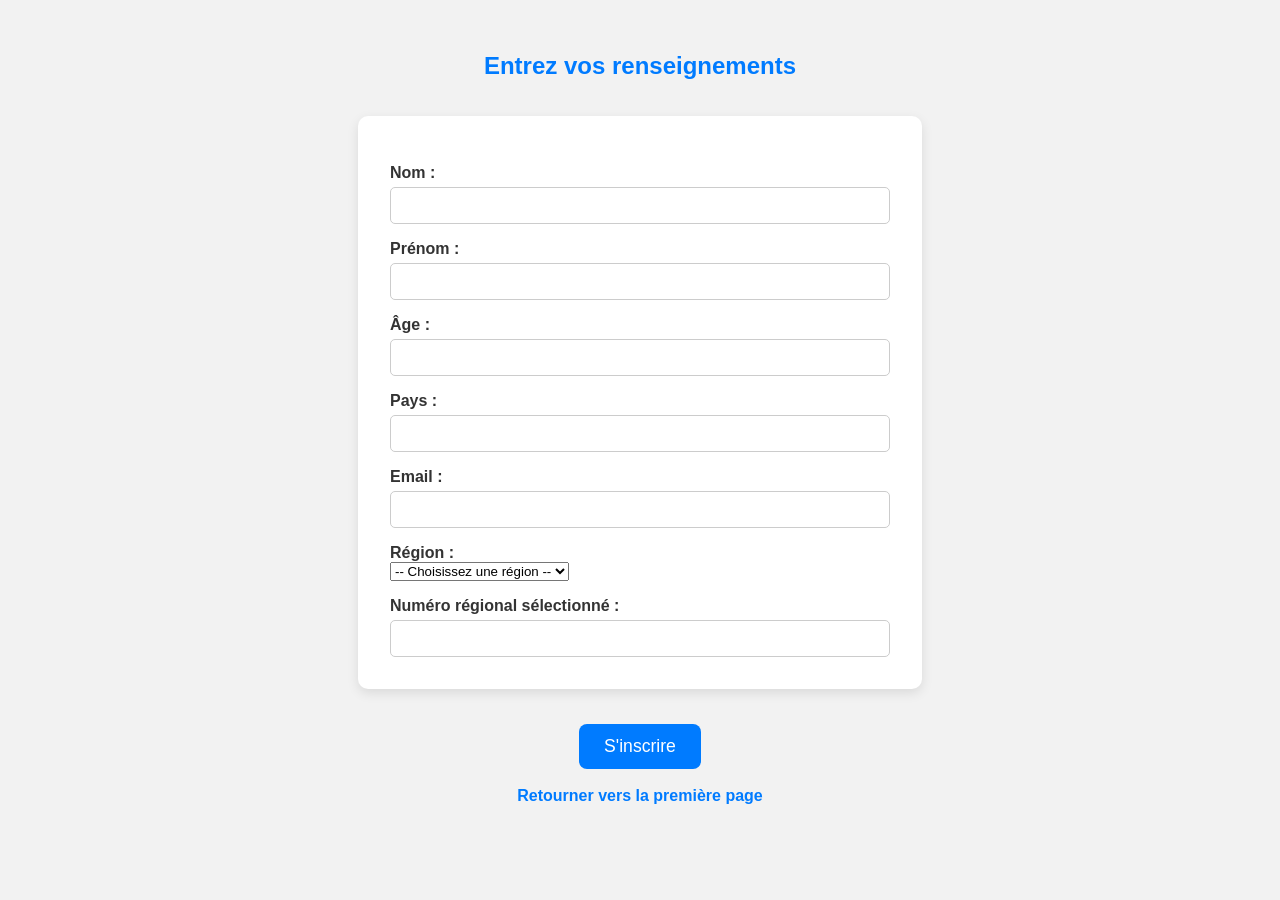
==== 2-insciption.html @ afa6a600 "first commit" ====
<!DOCTYPE html>
<html lang="fr">
<head>
    <meta charset="UTF-8">
    <meta name="viewport" content="width=device-width, initial-scale=1.0">
    <title>Inscription</title>
    <link rel="stylesheet" href="style-s-inscrire.css">
</head>
<body>
    <h2>Entrez vos renseignements</h2>
    <form id="formulaire">
        <label for="nom">Nom :</label>
        <input type="text" id="nom" name="nom" required><br>

        <label for="prenom">Prénom :</label>
        <input type="text" id="prenom" name="prenom" required><br>

        <label for="age">Âge :</label>
        <input type="number" id="age" name="age" required><br>

        <label for="pays">Pays :</label>
        <input type="text" id="pays" name="pays" required><br>

        <label for="email">Email :</label>
        <input type="email" id="email" name="email" required><br>

    

    <form>
        <label for="region">Région :</label>
        <select id="region" name="region">
            <option value="">-- Choisissez une région --</option>
            <option value="+201">Diego Suarez (201)</option>
            <option value="+202">Antananarivo (202)</option>
            <option value="+203">Fianarantsoa (203)</option>
            <option value="+204">Mahajanga (204)</option>
            <option value="+205">Toamasina (205)</option>
            <option value="+206">Toliara (206)</option>
        </select>

        <label for="numero">Numéro régional sélectionné :</label>
        <input type="text" id="numero" name="numero" required>
    </form>

    <script>
        const regionSelect = document.getElementById("region");
        const numeroInput = document.getElementById("numero");

        regionSelect.addEventListener("change", function () {
            numeroInput.value = regionSelect.value;
        });
    </script>

        

        <button type="submit" class="btn">S'inscrire</button>
    </form>

    <a href="1-index.html" class="retour">Retourner vers la première page</a>
</body>
</html>
---- style-s-inscrire.css ----
body {
    font-family: Arial, sans-serif;
    margin: 0;
    padding: 2em;
    background: #f2f2f2;
    color: #333;
}

h2 {
    text-align: center;
    color: #007bff;
    margin-bottom: 1.5em;
}

form {
    max-width: 500px;
    margin: 0 auto;
    padding: 2em;
    background: #fff;
    border-radius: 10px;
    box-shadow: 0 4px 12px rgba(0,0,0,0.1);
}

label {
    display: block;
    margin-top: 1em;
    font-weight: bold;
}

input {
    width: 100%;
    padding: 10px;
    margin-top: 5px;
    border-radius: 5px;
    border: 1px solid #ccc;
    box-sizing: border-box;
}

.btn {
    display: block;
    margin: 2em auto 1em;
    padding: 12px 25px;
    background-color: #007bff;
    color: white;
    border: none;
    border-radius: 8px;
    font-size: 1.1em;
    cursor: pointer;
    transition: background-color 0.3s ease;
}

.btn:hover {
    background-color: #0056b3;
}

.retour {
    display: block;
    text-align: center;
    margin-top: 1em;
    color: #007bff;
    text-decoration: none;
    font-weight: bold;
}

.retour:hover {
    text-decoration: underline;
}
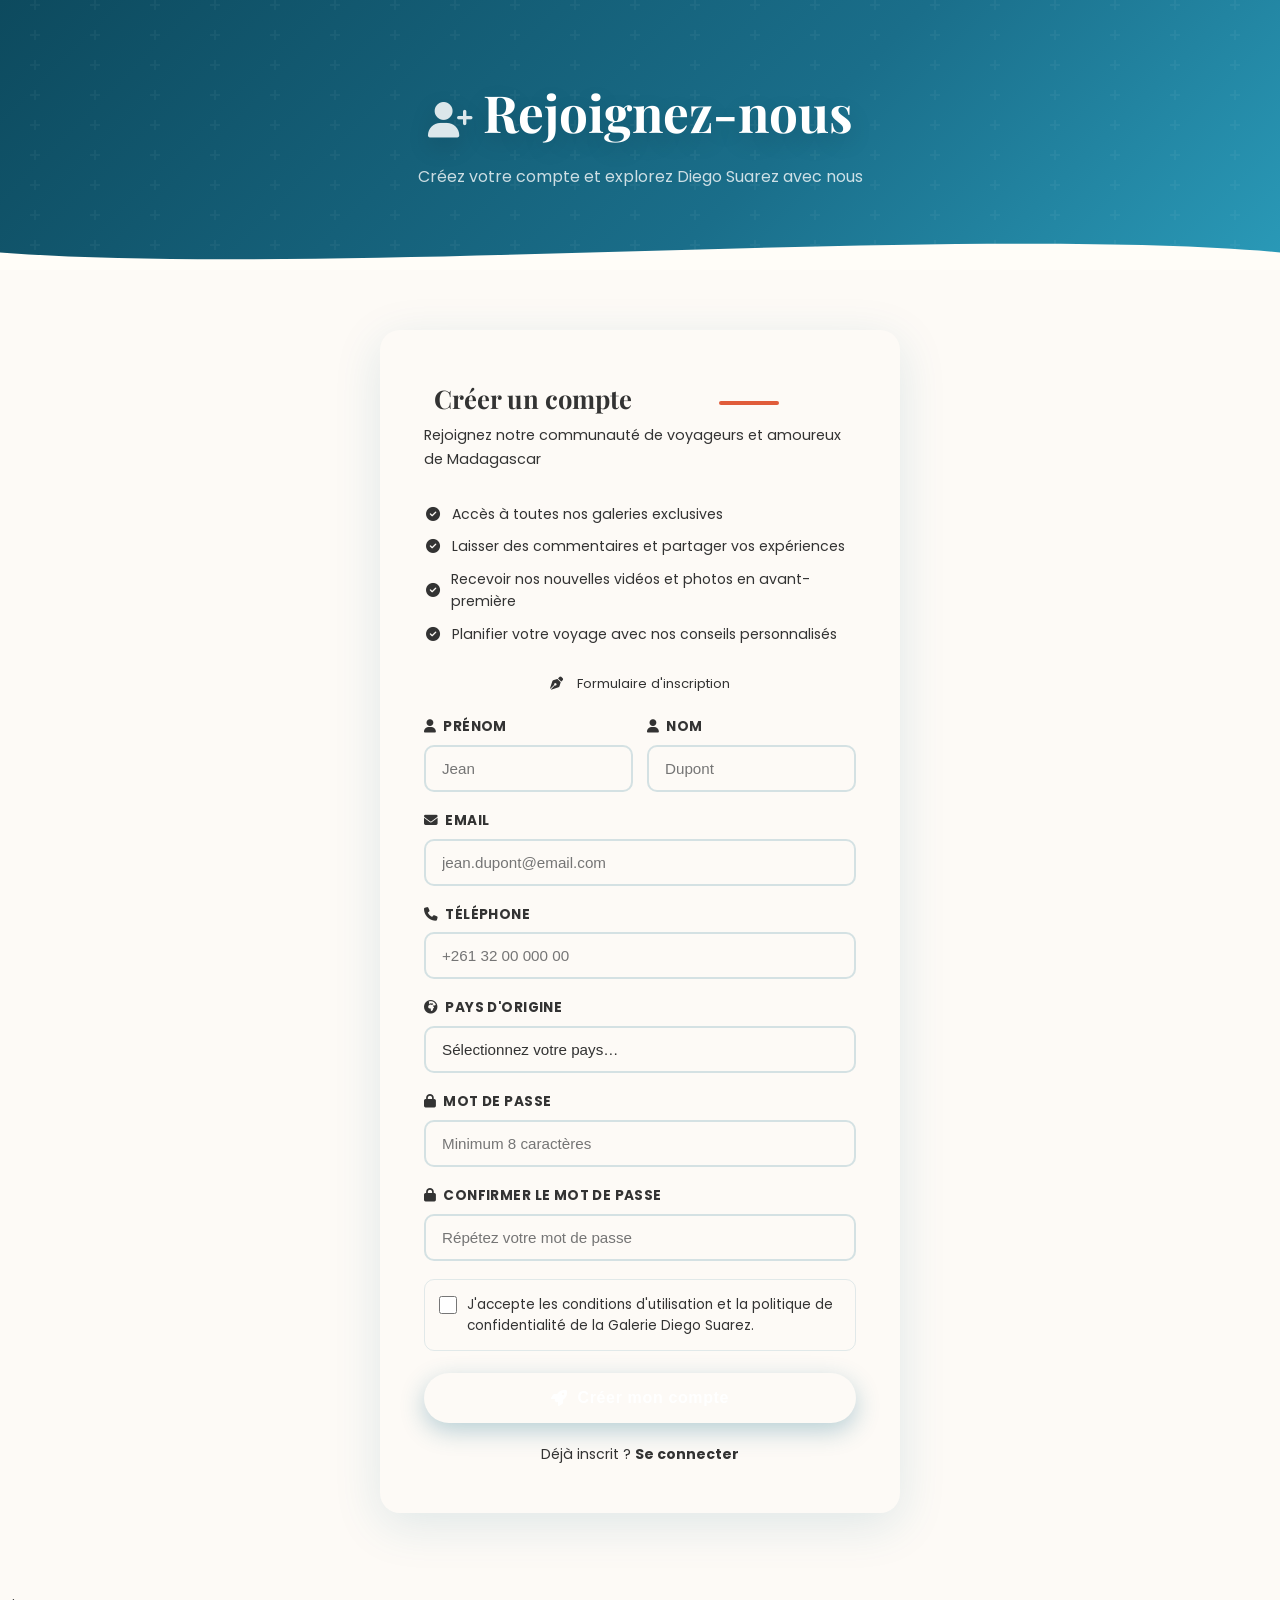
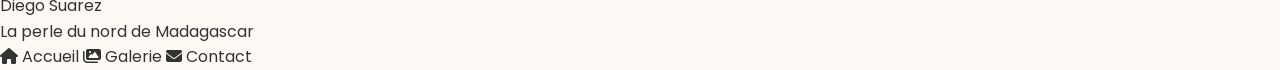
==== commit 6a800512: "mise a jour complete" ====
--- a/2-insciption.html
+++ b/2-insciption.html
@@ -1,61 +1,381 @@
 <!DOCTYPE html>
 <html lang="fr">
 <head>
-    <meta charset="UTF-8">
-    <meta name="viewport" content="width=device-width, initial-scale=1.0">
-    <title>Inscription</title>
-    <link rel="stylesheet" href="style-s-inscrire.css">
+  <meta charset="UTF-8">
+  <meta name="viewport" content="width=device-width, initial-scale=1.0">
+  <title>Inscription — Diego Suarez</title>
+  <link rel="stylesheet" href="style.css">
+  <link rel="stylesheet" href="https://cdnjs.cloudflare.com/ajax/libs/font-awesome/6.5.1/css/all.min.css">
+  <style>
+    .inscription-wrap {
+      min-height: 100vh;
+      display: flex;
+      flex-direction: column;
+    }
+    .insc-hero {
+      background: linear-gradient(135deg, #0d4a5e 0%, #1a6e8a 60%, #2a9ab8 100%);
+      padding: 72px 24px 80px;
+      text-align: center;
+      position: relative;
+      overflow: hidden;
+    }
+    .insc-hero::before {
+      content: '';
+      position: absolute;
+      inset: 0;
+      background: url("data:image/svg+xml,%3Csvg width='60' height='60' viewBox='0 0 60 60' xmlns='http://www.w3.org/2000/svg'%3E%3Cg fill='none'%3E%3Cg fill='%23ffffff' fill-opacity='0.04'%3E%3Cpath d='M36 34v-4h-2v4h-4v2h4v4h2v-4h4v-2h-4zm0-30V0h-2v4h-4v2h4v4h2V6h4V4h-4z'/%3E%3C/g%3E%3C/g%3E%3C/svg%3E");
+    }
+    .insc-hero h1 {
+      font-family: 'Playfair Display', serif;
+      font-size: clamp(2rem, 5vw, 3.2rem);
+      color: #fff;
+      margin-bottom: 10px;
+      position: relative;
+    }
+    .insc-hero p {
+      color: rgba(255,255,255,0.78);
+      font-size: 1rem;
+      position: relative;
+    }
+    .insc-hero .wave {
+      position: absolute;
+      bottom: -2px; left: 0; right: 0;
+    }
+    .insc-body {
+      flex: 1;
+      display: flex;
+      align-items: flex-start;
+      justify-content: center;
+      padding: 60px 24px 80px;
+      background: var(--white);
+    }
+    .insc-card {
+      background: var(--white);
+      border-radius: 20px;
+      box-shadow: 0 12px 48px rgba(26,110,138,0.13);
+      border: 1.5px solid var(--sand);
+      padding: 48px 44px;
+      width: 100%;
+      max-width: 520px;
+    }
+    .insc-card h2 {
+      font-family: 'Playfair Display', serif;
+      font-size: 1.6rem;
+      color: var(--ocean);
+      margin-bottom: 6px;
+      display: flex;
+      align-items: center;
+      gap: 10px;
+    }
+    .insc-card .sub {
+      color: var(--text-soft);
+      font-size: 0.9rem;
+      margin-bottom: 32px;
+    }
+    .form-field {
+      margin-bottom: 18px;
+    }
+    .form-field label {
+      display: flex;
+      align-items: center;
+      gap: 7px;
+      font-size: 0.85rem;
+      font-weight: 700;
+      color: var(--ocean);
+      margin-bottom: 7px;
+      letter-spacing: 0.03em;
+      text-transform: uppercase;
+    }
+    .form-field input,
+    .form-field select,
+    .form-field textarea {
+      width: 100%;
+      padding: 13px 16px;
+      border: 2px solid rgba(26,110,138,0.18);
+      border-radius: 10px;
+      font-family: 'Nunito', sans-serif;
+      font-size: 0.95rem;
+      background: var(--white);
+      color: var(--text);
+      transition: border-color 0.3s, box-shadow 0.3s;
+      appearance: none;
+    }
+    .form-field input:focus,
+    .form-field select:focus,
+    .form-field textarea:focus {
+      outline: none;
+      border-color: var(--ocean);
+      box-shadow: 0 0 0 4px rgba(26,110,138,0.1);
+    }
+    .form-field textarea { min-height: 90px; resize: vertical; }
+    .form-row-2 {
+      display: grid;
+      grid-template-columns: 1fr 1fr;
+      gap: 14px;
+    }
+    .divider {
+      display: flex;
+      align-items: center;
+      gap: 14px;
+      margin: 22px 0;
+      color: var(--text-soft);
+      font-size: 0.82rem;
+    }
+    .divider::before, .divider::after {
+      content: '';
+      flex: 1;
+      height: 1px;
+      background: var(--sand);
+    }
+    .checkbox-group {
+      display: flex;
+      align-items: flex-start;
+      gap: 10px;
+      background: var(--ocean-pale);
+      border-radius: 10px;
+      padding: 14px;
+      border: 1px solid rgba(26,110,138,0.12);
+      margin-bottom: 22px;
+    }
+    .checkbox-group input[type="checkbox"] {
+      width: 18px; height: 18px;
+      margin-top: 2px;
+      flex-shrink: 0;
+      accent-color: var(--ocean);
+      cursor: pointer;
+    }
+    .checkbox-group label {
+      font-size: 0.85rem;
+      color: var(--text-soft);
+      cursor: pointer;
+      line-height: 1.55;
+    }
+    .checkbox-group label a { color: var(--ocean); }
+    .btn-inscription {
+      width: 100%;
+      display: flex;
+      align-items: center;
+      justify-content: center;
+      gap: 10px;
+      background: linear-gradient(135deg, var(--ocean), var(--ocean-light));
+      color: #fff;
+      border: none;
+      font-family: 'Nunito', sans-serif;
+      font-weight: 700;
+      font-size: 1rem;
+      padding: 16px;
+      border-radius: 50px;
+      cursor: pointer;
+      transition: transform 0.3s, box-shadow 0.3s;
+      box-shadow: 0 8px 24px rgba(26,110,138,0.3);
+      letter-spacing: 0.04em;
+    }
+    .btn-inscription:hover {
+      transform: translateY(-2px);
+      box-shadow: 0 14px 36px rgba(26,110,138,0.42);
+    }
+    .login-link {
+      text-align: center;
+      margin-top: 20px;
+      font-size: 0.88rem;
+      color: var(--text-soft);
+    }
+    .login-link a { color: var(--ocean); font-weight: 700; text-decoration: none; }
+    .benefits {
+      display: flex;
+      flex-direction: column;
+      gap: 10px;
+      margin-bottom: 28px;
+    }
+    .benefit-item {
+      display: flex;
+      align-items: center;
+      gap: 10px;
+      font-size: 0.88rem;
+      color: var(--text-soft);
+    }
+    .benefit-item i {
+      color: var(--green);
+      width: 18px;
+      text-align: center;
+    }
+    /* Succès */
+    .success-msg {
+      display: none;
+      text-align: center;
+      padding: 32px;
+    }
+    .success-msg i {
+      font-size: 3.5rem;
+      color: var(--green);
+      display: block;
+      margin-bottom: 16px;
+      animation: bounceIn 0.6s cubic-bezier(0.34,1.56,0.64,1);
+    }
+    .success-msg h3 {
+      font-family: 'Playfair Display', serif;
+      font-size: 1.5rem;
+      color: var(--ocean);
+      margin-bottom: 8px;
+    }
+    @keyframes bounceIn {
+      from { transform: scale(0.4); opacity: 0; }
+      to   { transform: scale(1);   opacity: 1; }
+    }
+    @media(max-width:520px) {
+      .insc-card { padding: 28px 20px; }
+      .form-row-2 { grid-template-columns: 1fr; }
+    }
+  </style>
 </head>
-<body>
-    <h2>Entrez vos renseignements</h2>
-    <form id="formulaire">
-        <label for="nom">Nom :</label>
-        <input type="text" id="nom" name="nom" required><br>
-
-        <label for="prenom">Prénom :</label>
-        <input type="text" id="prenom" name="prenom" required><br>
-
-        <label for="age">Âge :</label>
-        <input type="number" id="age" name="age" required><br>
-
-        <label for="pays">Pays :</label>
-        <input type="text" id="pays" name="pays" required><br>
-
-        <label for="email">Email :</label>
-        <input type="email" id="email" name="email" required><br>
-
-    
-
-    <form>
-        <label for="region">Région :</label>
-        <select id="region" name="region">
-            <option value="">-- Choisissez une région --</option>
-            <option value="+201">Diego Suarez (201)</option>
-            <option value="+202">Antananarivo (202)</option>
-            <option value="+203">Fianarantsoa (203)</option>
-            <option value="+204">Mahajanga (204)</option>
-            <option value="+205">Toamasina (205)</option>
-            <option value="+206">Toliara (206)</option>
+<body class="inscription-wrap">
+
+<!-- Hero -->
+<div class="insc-hero">
+  <h1><i class="fa-solid fa-user-plus" style="font-size:0.7em;margin-right:10px;opacity:0.85;"></i>Rejoignez-nous</h1>
+  <p>Créez votre compte et explorez Diego Suarez avec nous</p>
+  <svg class="wave" viewBox="0 0 1440 54" xmlns="http://www.w3.org/2000/svg" preserveAspectRatio="none">
+    <path d="M0,32 C360,60 1080,0 1440,32 L1440,54 L0,54 Z" fill="#fffdf8"/>
+  </svg>
+</div>
+
+<!-- Corps -->
+<div class="insc-body">
+  <div class="insc-card">
+
+    <!-- Avantages -->
+    <h2><i class="fa-solid fa-sparkles"></i> Créer un compte</h2>
+    <p class="sub">Rejoignez notre communauté de voyageurs et amoureux de Madagascar</p>
+
+    <div class="benefits">
+      <div class="benefit-item"><i class="fa-solid fa-check-circle"></i> Accès à toutes nos galeries exclusives</div>
+      <div class="benefit-item"><i class="fa-solid fa-check-circle"></i> Laisser des commentaires et partager vos expériences</div>
+      <div class="benefit-item"><i class="fa-solid fa-check-circle"></i> Recevoir nos nouvelles vidéos et photos en avant-première</div>
+      <div class="benefit-item"><i class="fa-solid fa-check-circle"></i> Planifier votre voyage avec nos conseils personnalisés</div>
+    </div>
+
+    <div class="divider"><i class="fa-solid fa-pen-nib"></i> Formulaire d'inscription</div>
+
+    <!-- Formulaire -->
+    <form id="inscriptionForm">
+
+      <div class="form-row-2">
+        <div class="form-field">
+          <label><i class="fa-solid fa-user"></i> Prénom</label>
+          <input type="text" placeholder="Jean" required>
+        </div>
+        <div class="form-field">
+          <label><i class="fa-solid fa-user"></i> Nom</label>
+          <input type="text" placeholder="Dupont" required>
+        </div>
+      </div>
+
+      <div class="form-field">
+        <label><i class="fa-solid fa-envelope"></i> Email</label>
+        <input type="email" placeholder="jean.dupont@email.com" required>
+      </div>
+
+      <div class="form-field">
+        <label><i class="fa-solid fa-phone"></i> Téléphone</label>
+        <input type="tel" placeholder="+261 32 00 000 00">
+      </div>
+
+      <div class="form-field">
+        <label><i class="fa-solid fa-earth-africa"></i> Pays d'origine</label>
+        <select>
+          <option value="">Sélectionnez votre pays…</option>
+          <option value="mg">🇲🇬 Madagascar</option>
+          <option value="fr">🇫🇷 France</option>
+          <option value="re">🇷🇪 La Réunion</option>
+          <option value="mu">🇲🇺 Maurice</option>
+          <option value="ch">🇨🇭 Suisse</option>
+          <option value="be">🇧🇪 Belgique</option>
+          <option value="other">🌍 Autre</option>
         </select>
-
-        <label for="numero">Numéro régional sélectionné :</label>
-        <input type="text" id="numero" name="numero" required>
+      </div>
+
+      <div class="form-field">
+        <label><i class="fa-solid fa-lock"></i> Mot de passe</label>
+        <input type="password" placeholder="Minimum 8 caractères" required minlength="8">
+      </div>
+
+      <div class="form-field">
+        <label><i class="fa-solid fa-lock"></i> Confirmer le mot de passe</label>
+        <input type="password" placeholder="Répétez votre mot de passe" required minlength="8" id="confirmPwd">
+      </div>
+
+      <div class="checkbox-group">
+        <input type="checkbox" id="cgv" required>
+        <label for="cgv">
+          J'accepte les <a href="#">conditions d'utilisation</a> et la
+          <a href="#">politique de confidentialité</a> de la Galerie Diego Suarez.
+        </label>
+      </div>
+
+      <button type="submit" class="btn-inscription">
+        <i class="fa-solid fa-rocket"></i> Créer mon compte
+      </button>
+
+      <div class="login-link">
+        Déjà inscrit ? <a href="#">Se connecter</a>
+      </div>
+
     </form>
 
-    <script>
-        const regionSelect = document.getElementById("region");
-        const numeroInput = document.getElementById("numero");
-
-        regionSelect.addEventListener("change", function () {
-            numeroInput.value = regionSelect.value;
-        });
-    </script>
-
-        
-
-        <button type="submit" class="btn">S'inscrire</button>
-    </form>
-
-    <a href="1-index.html" class="retour">Retourner vers la première page</a>
+    <!-- Message succès -->
+    <div class="success-msg" id="successMsg">
+      <i class="fa-solid fa-circle-check"></i>
+      <h3>Bienvenue à Diego Suarez !</h3>
+      <p style="color:var(--text-soft);font-size:0.92rem;margin-bottom:24px;">
+        Votre compte a été créé avec succès. Explorez maintenant toutes nos galeries !
+      </p>
+      <a href="1-index.html" class="btn-cta">
+        <i class="fa-solid fa-compass"></i> Commencer l'exploration
+      </a>
+    </div>
+
+  </div>
+</div>
+
+<!-- Footer -->
+<footer>
+  <div class="footer-logo">Diego Suarez</div>
+  <p>La perle du nord de Madagascar</p>
+  <div class="footer-links">
+    <a href="1-index.html"><i class="fa-solid fa-house"></i> Accueil</a>
+    <a href="1-index.html#galerie"><i class="fa-solid fa-images"></i> Galerie</a>
+    <a href="1-index.html#contact"><i class="fa-solid fa-envelope"></i> Contact</a>
+  </div>
+</footer>
+
+<script>
+document.getElementById('inscriptionForm').addEventListener('submit', function(e) {
+  e.preventDefault();
+  const pwd = this.querySelector('input[type="password"]').value;
+  const confirm = document.getElementById('confirmPwd').value;
+  if (pwd !== confirm) {
+    document.getElementById('confirmPwd').style.borderColor = 'var(--coral)';
+    document.getElementById('confirmPwd').style.boxShadow = '0 0 0 4px rgba(224,92,58,0.12)';
+    document.getElementById('confirmPwd').placeholder = '⚠️ Les mots de passe ne correspondent pas';
+    return;
+  }
+  this.style.display = 'none';
+  const msg = document.getElementById('successMsg');
+  msg.style.display = 'block';
+  msg.scrollIntoView({ behavior: 'smooth', block: 'center' });
+});
+
+// Scroll animation entrée card
+window.addEventListener('load', () => {
+  const card = document.querySelector('.insc-card');
+  card.style.opacity = '0';
+  card.style.transform = 'translateY(32px)';
+  card.style.transition = 'opacity 0.6s ease, transform 0.6s ease';
+  setTimeout(() => {
+    card.style.opacity = '1';
+    card.style.transform = 'translateY(0)';
+  }, 100);
+});
+</script>
 </body>
 </html>
--- a/style.css
+++ b/style.css
@@ -0,0 +1,363 @@
+/* ============================================================
+   GALERIE DIEGO SUAREZ — Style Tropical Chic
+   Police : Poppins (corps) + Playfair Display (titres)
+   Palette : Bleu Océan, Vert Tropical, Sable Doux, Corail
+   ============================================================ */
+
+@import url('https://fonts.googleapis.com/css2?family=Playfair+Display:wght@700&family=Poppins:wght@300;400;600&display=swap');
+
+/* ─── VARIABLES ─────────────────────────────────────────────── */
+:root {
+  --color-primary: #1a6e8a; /* Bleu Océan */
+  --color-secondary: #3a7d44; /* Vert Tropical */
+  --color-accent: #e05c3a; /* Corail */
+  --color-background: #fdfaf6; /* Sable Doux */
+  --color-text: #333333;
+  --color-text-light: #666666;
+  --color-white: #ffffff;
+  --shadow-light: 0 4px 15px rgba(0, 0, 0, 0.08);
+  --shadow-medium: 0 8px 25px rgba(0, 0, 0, 0.15);
+  --border-radius: 10px;
+  --transition-speed: 0.3s ease;
+}
+
+/* ─── RESET & BASE ───────────────────────────────────────────── */
+*,
+*::before,
+*::after {
+  box-sizing: border-box;
+  margin: 0;
+  padding: 0;
+}
+/* ─── HEADER ─────────────────────────────────────────────────── */
+header {
+  position: relative;
+  min-height: 420px;
+  display: flex;
+  flex-direction: column;
+  align-items: center;
+  justify-content: center;
+  text-align: center;
+  overflow: hidden;
+  background: linear-gradient(135deg, #0d4a5e 0%, #1a6e8a 50%, #2a9ab8 100%);
+}
+
+header::before {
+  content: '';
+  position: absolute;
+  inset: 0;
+  background: url("data:image/svg+xml,%3Csvg width='60' height='60' viewBox='0 0 60 60' xmlns='http://www.w3.org/2000/svg'%3E%3Cg fill='none' fill-rule='evenodd'%3E%3Cg fill='%23ffffff' fill-opacity='0.04'%3E%3Cpath d='M36 34v-4h-2v4h-4v2h4v4h2v-4h4v-2h-4zm0-30V0h-2v4h-4v2h4v4h2V6h4V4h-4zM6 34v-4H4v4H0v2h4v4h2v-4h4v-2H6zM6 4V0H4v4H0v2h4v4h2V6h4V4H6z'/%3E%3C/g%3E%3C/g%3E%3C/svg%3E");
+}
+
+header .header-bg {
+  position: absolute;
+  inset: 0;
+  background-size: cover;
+  background-position: center;
+  opacity: 0.35;
+}
+
+header .header-overlay {
+  position: absolute;
+  inset: 0;
+  background: linear-gradient(to bottom, rgba(13,74,94,0.5) 0%, rgba(13,74,94,0.75) 100%);
+}
+
+header .header-content {
+  position: relative;
+  z-index: 2;
+  padding: 40px 20px;
+}
+
+header h1 {
+  font-family: 'Playfair Display', serif;
+  font-size: clamp(2.4rem, 6vw, 4.2rem);
+  color: #fff;
+  letter-spacing: 0.08em;
+  text-shadow: 0 4px 20px rgba(0,0,0,0.4);
+  margin-bottom: 10px;
+}
+
+header .header-sub {
+  color: rgba(255,255,255,0.82);
+  font-size: 1.05rem;
+  font-weight: 300;
+  letter-spacing: 0.12em;
+  text-transform: uppercase;
+}
+
+header .wave {
+  position: absolute;
+  bottom: -2px;
+  left: 0; right: 0;
+  z-index: 3;
+}
+
+body {
+  font-family: 'Poppins', sans-serif;
+  line-height: 1.6;
+  color: var(--color-text);
+  background-color: var(--color-background);
+  -webkit-font-smoothing: antialiased;
+  -moz-osx-font-smoothing: grayscale;
+}
+
+img {
+  max-width: 100%;
+  height: auto;
+  display: block;
+}
+
+a {
+  text-decoration: none;
+  color: inherit;
+}
+
+/* ─── TYPOGRAPHY ─────────────────────────────────────────────── */
+h1, h2, h3 {
+  font-family: 'Playfair Display', serif;
+  color: var(--color-primary);
+  margin-bottom: 0.5em;
+}
+
+h1 {
+  font-size: clamp(2.5rem, 6vw, 4.5rem);
+  color: var(--color-white);
+  text-shadow: var(--shadow-medium);
+}
+
+h2 {
+  font-size: clamp(2rem, 4vw, 3rem);
+  text-align: center;
+  margin-bottom: 1em;
+  position: relative;
+}
+
+h2::after {
+  content: '';
+  display: block;
+  width: 60px;
+  height: 4px;
+  background-color: var(--color-accent);
+  margin: 10px auto 0;
+  border-radius: 2px;
+}
+
+.section-subtitle {
+  text-align: center;
+  color: var(--color-text-light);
+  font-size: 1.1rem;
+  margin-bottom: 2.5em;
+}
+
+/* ─── LAYOUT ─────────────────────────────────────────────────── */
+.container {
+  max-width: 1200px;
+  margin: 0 auto;
+  padding: 20px;
+}
+
+section {
+  padding: 80px 0;
+}
+
+/* ─── HEADER (HERO) ──────────────────────────────────────────── */
+.hero {
+  background: linear-gradient(rgba(0, 0, 0, 0.5), rgba(0, 0, 0, 0.5)), url('https://via.placeholder.com/1920x800/1a6e8a/ffffff?text=Diego+Suarez+Hero') no-repeat center center/cover;
+  min-height: 60vh;
+  display: flex;
+  align-items: center;
+  justify-content: center;
+  text-align: center;
+  color: var(--color-white);
+  position: relative;
+}
+
+.hero-content {
+  z-index: 1;
+}
+
+.hero-content p {
+  font-size: clamp(1.2rem, 2.5vw, 1.8rem);
+  font-weight: 300;
+  margin-top: 10px;
+}
+
+/* ─── NAVIGATION BAR ─────────────────────────────────────────── */
+.navbar {
+  background-color: var(--color-white);
+  box-shadow: var(--shadow-light);
+  padding: 15px 20px;
+  display: flex;
+  justify-content: center;
+  gap: 30px;
+  position: sticky;
+  top: 0;
+  z-index: 1000;
+  border-bottom: 1px solid #eee;
+}
+
+.navbar a {
+  font-weight: 600;
+  font-size: 1rem;
+  color: var(--color-text);
+  padding: 8px 15px;
+  border-radius: 5px;
+  transition: var(--transition-speed);
+  display: flex;
+  align-items: center;
+  gap: 8px;
+}
+
+.navbar a:hover {
+  background-color: var(--color-primary);
+  color: var(--color-white);
+}
+
+.navbar a i {
+  font-size: 1.1em;
+}
+
+/* ─── GALLERY SECTION ────────────────────────────────────────── */
+.gallery-grid {
+  display: grid;
+  grid-template-columns: repeat(auto-fit, minmax(300px, 1fr));
+  gap: 25px;
+}
+
+.gallery-item {
+  position: relative;
+  overflow: hidden;
+  border-radius: var(--border-radius);
+  box-shadow: var(--shadow-light);
+  transition: transform var(--transition-speed);
+}
+
+.gallery-item:hover {
+  transform: translateY(-8px);
+  box-shadow: var(--shadow-medium);
+}
+
+.gallery-item img {
+  width: 100%;
+  height: 250px; /* Hauteur fixe pour les images de la galerie */
+  object-fit: cover;
+  transition: transform 0.5s ease;
+}
+
+.gallery-item:hover img {
+  transform: scale(1.05);
+}
+
+.item-overlay {
+  position: absolute;
+  bottom: 0;
+  left: 0;
+  right: 0;
+  background: linear-gradient(to top, rgba(0, 0, 0, 0.7), rgba(0, 0, 0, 0));
+  color: var(--color-white);
+  padding: 20px;
+  transform: translateY(100%);
+  transition: transform var(--transition-speed);
+}
+
+.gallery-item:hover .item-overlay {
+  transform: translateY(0);
+}
+
+.item-overlay h3 {
+  color: var(--color-white);
+  margin-bottom: 5px;
+  font-size: 1.4rem;
+}
+
+.item-overlay p {
+  font-size: 0.9rem;
+  opacity: 0.9;
+}
+
+/* ─── ABOUT SECTION ──────────────────────────────────────────── */
+.about-content {
+  display: flex;
+  flex-direction: column;
+  align-items: center;
+  gap: 30px;
+  text-align: center;
+}
+
+.about-content .about-image {
+  width: 100%;
+  max-width: 500px;
+  border-radius: var(--border-radius);
+  box-shadow: var(--shadow-medium);
+  border: 3px solid var(--color-primary);
+}
+
+.about-content p {
+  font-size: 1.1rem;
+  color: var(--color-text-light);
+  max-width: 800px;
+}
+
+/* ─── CONTACT SECTION ────────────────────────────────────────── */
+.contact-info {
+  display: flex;
+  flex-direction: column;
+  align-items: center;
+  gap: 15px;
+  font-size: 1.1rem;
+}
+
+.contact-info p {
+  display: flex;
+  align-items: center;
+  gap: 10px;
+  color: var(--color-text);
+}
+
+.contact-info i {
+  color: var(--color-primary);
+  font-size: 1.3em;
+}
+
+/* ─── FOOTER ─────────────────────────────────────────────────── */
+.footer {
+  background-color: var(--color-primary);
+  color: var(--color-white);
+  text-align: center;
+  padding: 30px 20px;
+  font-size: 0.9rem;
+}
+
+/* ─── RESPONSIVE DESIGN ──────────────────────────────────────── */
+@media (min-width: 768px) {
+  .about-content {
+    flex-direction: row;
+    text-align: left;
+  }
+
+  .about-content .about-image {
+    flex-shrink: 0;
+    width: 40%;
+  }
+
+  .about-content p {
+    text-align: left;
+  }
+}
+
+@media (max-width: 767px) {
+  .navbar {
+    flex-wrap: wrap;
+    gap: 10px;
+  }
+
+  .navbar a {
+    flex-grow: 1;
+    justify-content: center;
+  }
+
+  .gallery-grid {
+    grid-template-columns: 1fr;
+  }
+}
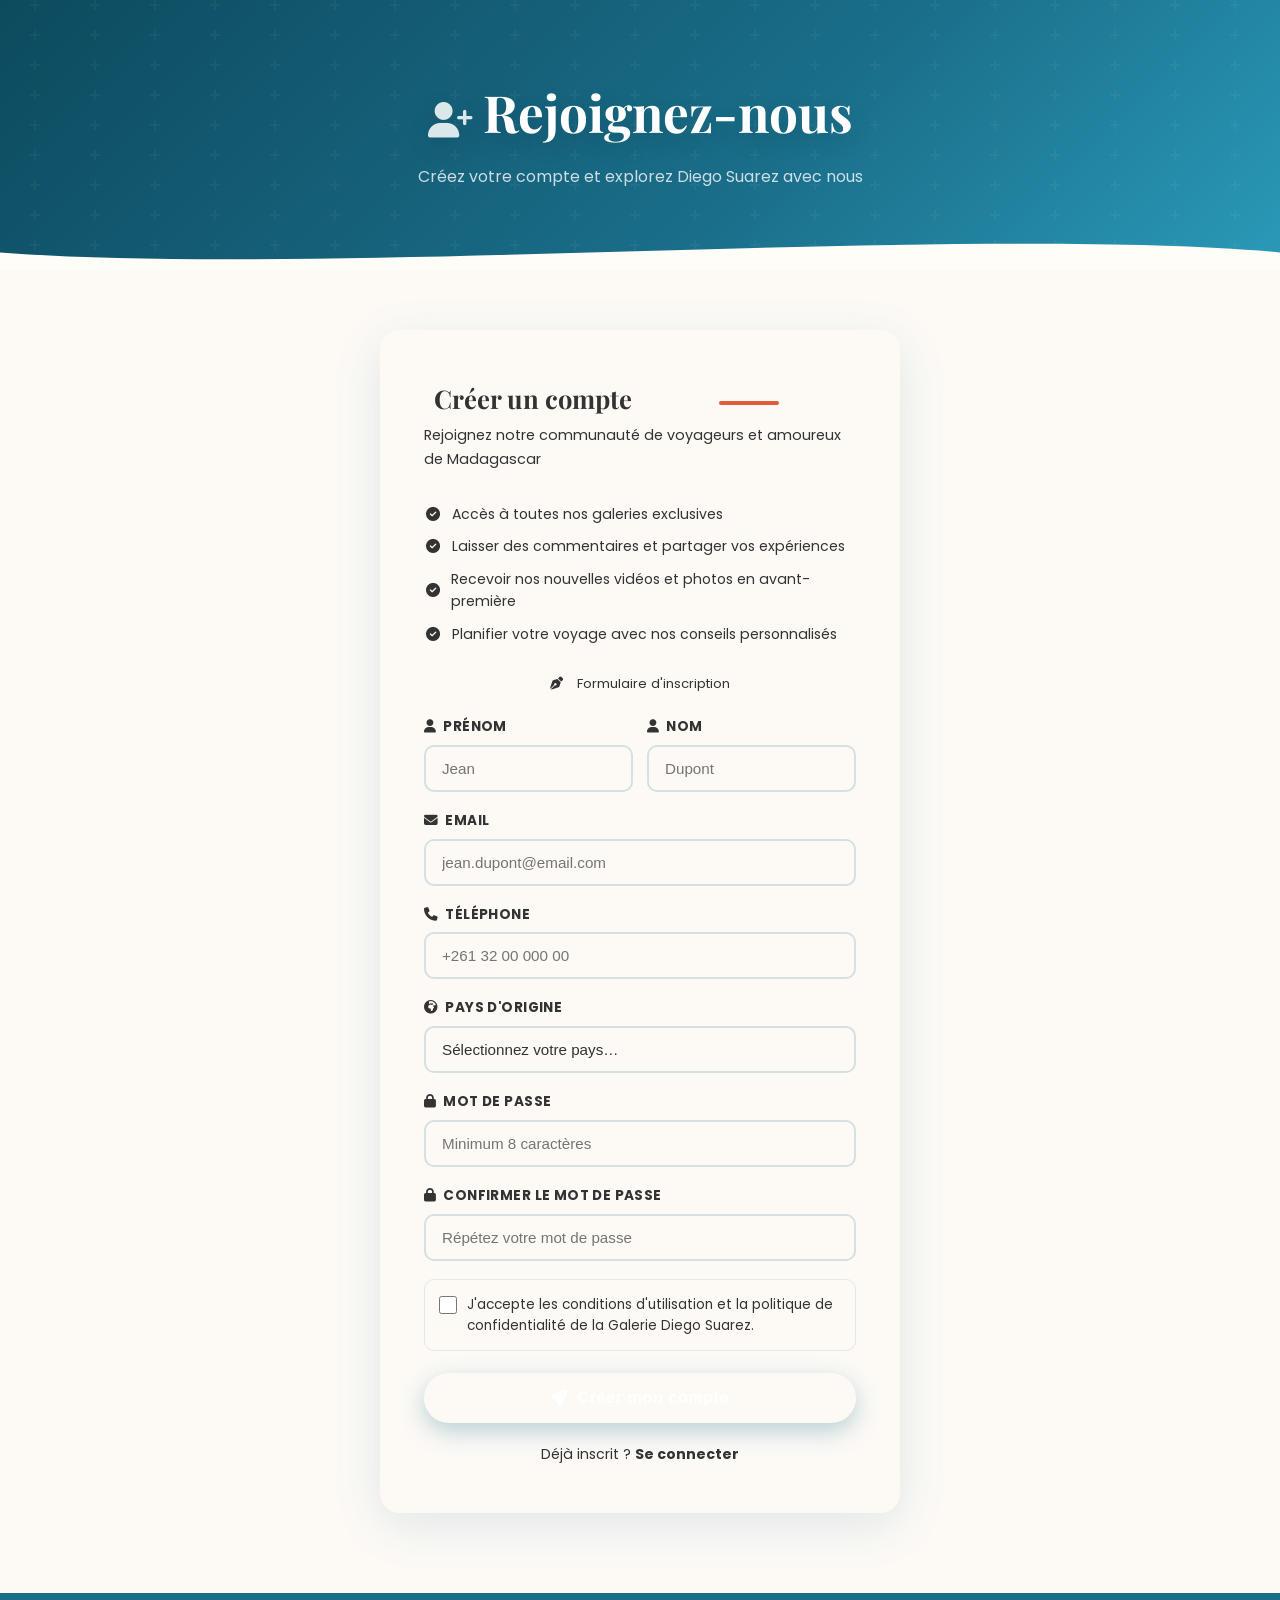
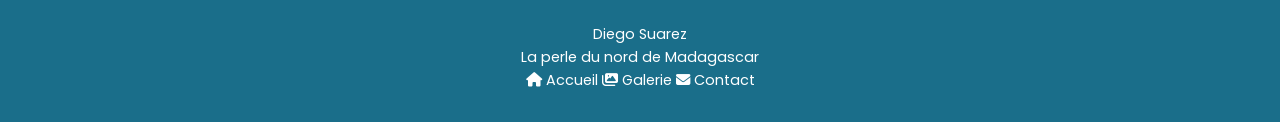
==== commit 7d40c078: "mise en place du footer et de la navbar" ====
--- a/2-insciption.html
+++ b/2-insciption.html
@@ -338,13 +338,13 @@
 </div>
 
 <!-- Footer -->
-<footer>
+<footer class="footer">
   <div class="footer-logo">Diego Suarez</div>
   <p>La perle du nord de Madagascar</p>
   <div class="footer-links">
-    <a href="1-index.html"><i class="fa-solid fa-house"></i> Accueil</a>
-    <a href="1-index.html#galerie"><i class="fa-solid fa-images"></i> Galerie</a>
-    <a href="1-index.html#contact"><i class="fa-solid fa-envelope"></i> Contact</a>
+    <a href="index.html"><i class="fa-solid fa-house"></i> Accueil</a>
+    <a href="index.html#galerie"><i class="fa-solid fa-images"></i> Galerie</a>
+    <a href="index.html#contact"><i class="fa-solid fa-envelope"></i> Contact</a>
   </div>
 </footer>
 
